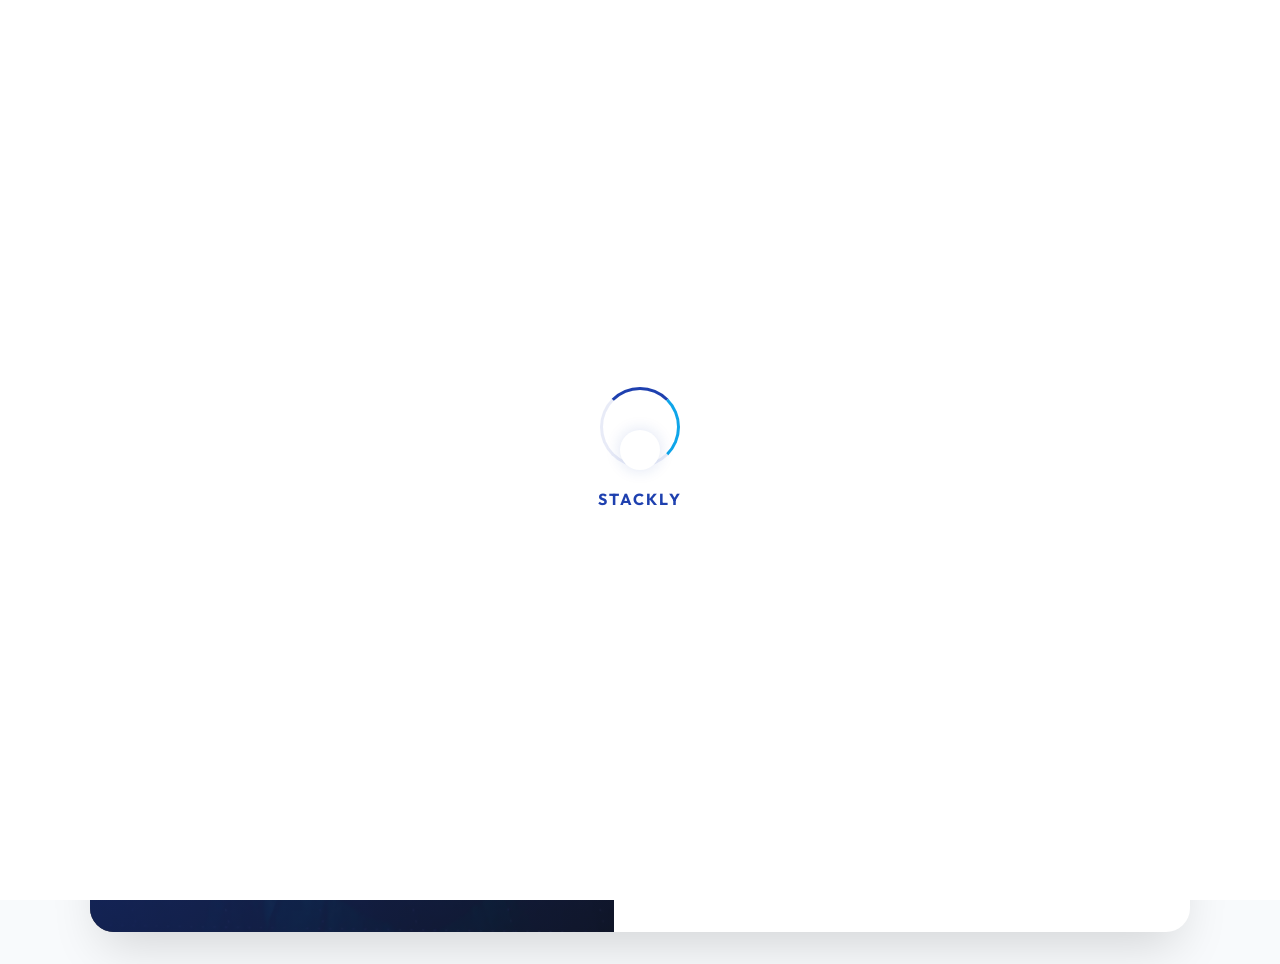
==== login.html @ 5202bdb9 "Add files via upload" ====
<!DOCTYPE html>
<html lang="en">
<head>
    <meta charset="UTF-8">
    <meta name="viewport" content="width=device-width, initial-scale=1.0">
    <meta name="description" content="Login to your STACKLY medical account. Access your health records, book appointments, and more.">
    <title>Login | STACKLY Medical Solutions</title>

    <!-- Google Fonts -->
    <link rel="preconnect" href="https://fonts.googleapis.com">
    <link rel="preconnect" href="https://fonts.gstatic.com" crossorigin>
    <link href="https://fonts.googleapis.com/css2?family=Outfit:wght@300;400;500;600;700;800&family=Inter:wght@300;400;500;600&display=swap" rel="stylesheet">

    <!-- RemixIcon -->
    <link href="https://cdn.jsdelivr.net/npm/remixicon@3.5.0/fonts/remixicon.css" rel="stylesheet">

    <!-- AOS CSS -->
    <link href="https://unpkg.com/aos@2.3.1/dist/aos.css" rel="stylesheet">

    <!-- Custom CSS -->
    <link rel="stylesheet" href="assets/css/style.css">
</head>
<body class="auth-page">

    <!-- Premium Preloader -->
    <div id="preloader" style="position: fixed; top: 0; left: 0; width: 100%; height: 100%; background: #ffffff; display: flex; flex-direction: column; justify-content: center; align-items: center; z-index: 99999;">
        <div class="loader-content">
            <div class="loader-ring"></div>
            <div class="loader-logo"><i class="ri-heart-pulse-fill"></i></div>
            <div class="loader-text">STACKLY</div>
        </div>
    </div>

    <div class="auth-wrapper">
        <div class="auth-container">
            <!-- Left Panel: Branding & News -->
            <div class="auth-brand-panel" style="background: url('assets/img/login.webp') center/cover no-repeat;">
                <div class="auth-brand-overlay"></div>
                <div class="auth-brand-content" data-aos="fade-right">
                    <a href="index.html" class="logo auth-logo text-white">
                        <img src="assets/img/logo.webp" alt="STACKLY"> STACKLY
                    </a>
                    <div class="auth-brand-text">
                        <h2>Your Health, <span class="text-gradient-white">Our Priority.</span></h2>
                        <p>Access your medical records, consult with top specialists, and manage your wellness journey from anywhere in the world.</p>
                    </div>
                    <div class="auth-features">
                        <div class="auth-feature-item">
                            <i class="ri-shield-check-line"></i>
                            <span>Secure Data Encryption</span>
                        </div>
                        <div class="auth-feature-item">
                            <i class="ri-customer-service-2-line"></i>
                            <span>24/7 Virtual Support</span>
                        </div>
                    </div>
                </div>
            </div>

            <!-- Right Panel: Login Form -->
            <div class="auth-form-panel" data-aos="fade-left">
                <div class="auth-form-content">
                    <div class="auth-header">
                        <h1>Welcome Back</h1>
                        <p>Enter your credentials to access your account.</p>
                    </div>

                    <form action="#" class="auth-form">
                        <div class="form-group">
                            <label for="userRole">Login as</label>
                            <div class="input-with-icon">
                                <i class="ri-user-settings-line"></i>
                                <select id="userRole" required>
                                    <option value="patient">User</option>
                                    <option value="staff">Admin</option>
                                </select>
                            </div>
                        </div>
                        <div class="form-group">
                            <label for="email">Email Address</label>
                            <div class="input-with-icon">
                                <i class="ri-mail-line"></i>
                                <input type="email" id="email" placeholder="Enter your email" required>
                            </div>
                        </div>
                        <div class="form-group">
                            <label for="password">Password</label>
                            <div class="input-with-icon">
                                <i class="ri-lock-2-line"></i>
                                <input type="password" id="password" placeholder="Enter your password" required>
                                <button type="button" class="password-toggle" id="passwordToggle">
                                    <i class="ri-eye-off-line"></i>
                                </button>
                            </div>
                        </div>

                        <div class="form-actions">
                            <label class="checkbox-container">
                                <input type="checkbox">
                                <span class="checkmark"></span>
                                Remember Me
                            </label>
                            <a href="404.html" class="forgot-password">Forgot Password?</a>
                        </div>

                        <button type="submit" id="loginBtn" class="btn btn-primary w-full btn-lg">Login <i class="ri-login-box-line"></i></button>

                        <div class="auth-divider">
                            <span>Or Login with</span>
                        </div>

                        <div class="social-auth">
                            <button type="button" class="btn btn-outline w-full social-btn">
                                <img src="https://www.gstatic.com/firebasejs/ui/2.0.0/images/auth/google.svg" alt="Google"> Google
                            </button>
                            <button type="button" class="btn btn-outline w-full social-btn">
                                <i class="ri-apple-fill"></i> Apple
                            </button>
                        </div>

                        <p class="auth-footer">
                            Don't have an account? <a href="signup.html">Create Account</a>
                        </p>
                    </form>
                </div>
            </div>
        </div>
    </div>

    <!-- AOS JS -->
    <script src="https://unpkg.com/aos@2.3.1/dist/aos.js"></script>
    <script>
        AOS.init({
            duration: 1000,
            once: true,
            offset: 100
        });

        // Password Toggle
        const passwordInput = document.getElementById('password');
        const passwordToggle = document.getElementById('passwordToggle');

        if (passwordToggle) {
            passwordToggle.addEventListener('click', () => {
                const type = passwordInput.getAttribute('type') === 'password' ? 'text' : 'password';
                passwordInput.setAttribute('type', type);
                passwordToggle.querySelector('i').classList.toggle('ri-eye-line');
                passwordToggle.querySelector('i').classList.toggle('ri-eye-off-line');
            });
        }

        // Login Logic & Redirection
        const loginForm = document.querySelector('.auth-form');
        if (loginForm) {
            loginForm.addEventListener('submit', (e) => {
                e.preventDefault();
                
                const email = document.getElementById('email').value;
                const role = document.getElementById('userRole').value;
                
                // Save name and role for personalization
                localStorage.setItem('userName', email);
                localStorage.setItem('userRole', role);
                
                // Simple redirection logic
                if (role === 'patient') {
                    window.location.href = 'user-dashboard.html';
                } else if (role === 'doctor') {
                    window.location.href = 'doctor-dashboard.html';
                } else if (role === 'staff') {
                    window.location.href = 'admin-dashboard.html';
                }
            });
        }
    </script>
</body>
</html>
---- assets/css/style.css ----
/* ==========================================================================
   STACKLY - Premium Medical Landing Page
   ========================================================================== */

/* --- CSS Variables --- */
:root {
    /* Colors */
    --primary: #1e40af;       /* Deep Medical Blue */
    --primary-light: #3b82f6; /* Bright Blue */
    --secondary: #0ea5e9;     /* Teal/Cyan */
    --accent: #10b981;        /* Health Green */
    --text-main: #0f172a;
    --text-muted: #64748b;
    --bg-white: #ffffff;
    --bg-light: #f8fafc;
    --bg-gray: #f1f5f9;
    
    /* Typography */
    --font-heading: 'Outfit', sans-serif;
    --font-body: 'Inter', sans-serif;
    
    /* Effects */
    --glass-bg: rgba(255, 255, 255, 0.85);
    --glass-border: rgba(255, 255, 255, 0.3);
    --shadow-soft: 0 10px 40px -10px rgba(0,0,0,0.08);
    --shadow-hover: 0 20px 40px -10px rgba(30, 64, 175, 0.15);
    
    /* Layout */
    --container-max: 1200px;
    --nav-height: 80px;
    --radius-sm: 8px;
    --radius-md: 16px;
    --radius-lg: 24px;
    --radius-pill: 50px;
    
    /* Transitions */
    --transition: all 0.3s ease;
}

/* --- Resets & Foundations --- */
* {
    margin: 0;
    padding: 0;
    box-sizing: border-box;
}

html {
    scroll-behavior: smooth;
    overflow-x: hidden;
}

body {
    font-family: var(--font-body);
    font-size: 16px;
    line-height: 1.6;
    color: var(--text-main);
    background-color: var(--bg-white);
    overflow-x: hidden;
}

h1, h2, h3, h4, h5, h6 {
    font-family: var(--font-heading);
    font-weight: 700;
    line-height: 1.2;
}

a {
    text-decoration: none;
    color: inherit;
    transition: var(--transition);
}

img {
    max-width: 100%;
    height: auto;
    display: block;
}

.container {
    width: 90%;
    max-width: var(--container-max);
    margin: 0 auto;
}

/* --- Typography & Utilities --- */
.text-gradient {
    background: linear-gradient(135deg, var(--primary), var(--secondary));
    -webkit-background-clip: text;
    -webkit-text-fill-color: transparent;
    background-clip: text;
    color: transparent;
}

.subtitle {
    color: var(--secondary);
    font-size: 1.1rem;
    font-weight: 600;
    text-transform: uppercase;
    letter-spacing: 1.5px;
    margin-bottom: 0.5rem;
    display: inline-block;
}

.text-center {
    text-align: center;
}

.mt-4 { margin-top: 2rem; }

/* --- Buttons --- */
.btn {
    display: inline-flex;
    align-items: center;
    justify-content: center;
    gap: 0.5rem;
    padding: 0.75rem 1.5rem;
    border-radius: var(--radius-pill);
    font-family: var(--font-heading);
    font-weight: 600;
    cursor: pointer;
    border: none;
    transition: var(--transition);
}

.btn-lg {
    padding: 1rem 2rem;
    font-size: 1.1rem;
}

.btn-sm {
    padding: 0.5rem 1.2rem;
    font-size: 0.85rem;
}

.btn-primary {
    background: linear-gradient(135deg, var(--primary), var(--primary-light));
    color: white;
    box-shadow: 0 4px 15px rgba(37, 99, 235, 0.3);
}

.btn-primary:hover {
    transform: translateY(-2px);
    box-shadow: 0 8px 25px rgba(37, 99, 235, 0.4);
}

.btn-outline {
    background: transparent;
    border: 2px solid var(--primary-light);
    color: var(--primary);
}

.btn-outline:hover {
    background: var(--primary-light);
    color: white;
}

.btn-white {
    background: white;
    color: var(--primary);
    box-shadow: var(--shadow-soft);
}

.btn-white:hover {
    transform: translateY(-2px);
    color: var(--primary-light);
}

/* --- Glassmorphism --- */
.glass-card {
    background: var(--glass-bg);
    backdrop-filter: blur(12px);
    -webkit-backdrop-filter: blur(12px);
    border: 1px solid var(--glass-border);
    box-shadow: var(--shadow-soft);
    border-radius: var(--radius-lg);
}

/* --- Animations --- */
@keyframes float {
    0% { transform: translateY(0px); }
    50% { transform: translateY(-15px); }
    100% { transform: translateY(0px); }
}

@keyframes pulse-ring {
    0% { transform: scale(0.95); box-shadow: 0 0 0 0 rgba(37, 99, 235, 0.7); }
    70% { transform: scale(1); box-shadow: 0 0 0 15px rgba(37, 99, 235, 0); }
    100% { transform: scale(0.95); box-shadow: 0 0 0 0 rgba(37, 99, 235, 0); }
}

.floating {
    animation: float 6s ease-in-out infinite;
}

/* --- Navbar --- */
.navbar {
    position: fixed;
    top: 0;
    left: 0;
    width: 100%;
    height: var(--nav-height);
    display: flex;
    align-items: center;
    z-index: 1000;
    transition: var(--transition);
}

.navbar.scrolled {
    background: var(--glass-bg);
    backdrop-filter: blur(16px);
    -webkit-backdrop-filter: blur(16px);
    box-shadow: 0 2px 20px rgba(0,0,0,0.05);
}

.nav-container {
    display: flex;
    justify-content: space-between;
    align-items: center;
}

.logo {
    font-family: var(--font-heading);
    font-size: 1.5rem;
    font-weight: 800;
    color: var(--primary);
    display: flex;
    align-items: center;
    gap: 0.75rem;
}

.logo img {
    height: 40px;
    width: auto;
    object-fit: contain;
}

.logo i {
    font-size: 1.8rem;
    color: var(--secondary);
}

.nav-links {
    display: flex;
    gap: 2.5rem;
}

.nav-links a {
    font-weight: 500;
    color: var(--text-main);
    position: relative;
}

.nav-links a:hover,
.nav-links a.active {
    color: var(--primary);
}

.nav-links a::after {
    content: '';
    position: absolute;
    bottom: -5px;
    left: 0;
    width: 0;
    height: 2px;
    background: var(--secondary);
    transition: var(--transition);
}

.nav-links a:hover::after,
.nav-links a.active::after {
    width: 100%;
}

.menu-toggle {
    display: none;
    background: none;
    border: none;
    font-size: 1.8rem;
    color: var(--text-main);
    cursor: pointer;
}

/* --- Hero Section --- */
.hero {
    min-height: 100vh;
    padding-top: calc(var(--nav-height) + 2rem);
    display: flex;
    align-items: center;
    position: relative;
    background: linear-gradient(to bottom right, var(--bg-light), var(--bg-white));
    overflow: hidden;
}

.hero-container {
    display: grid;
    grid-template-columns: 1fr 1fr;
    gap: 4rem;
    align-items: center;
    position: relative;
    z-index: 2;
}

.badge {
    display: inline-flex;
    align-items: center;
    gap: 0.5rem;
    background: rgba(14, 165, 233, 0.1);
    padding: 0.5rem 1rem;
    border-radius: var(--radius-pill);
    margin-bottom: 1.5rem;
}

.badge-icon {
    color: var(--accent);
    font-size: 1.2rem;
}

.badge-text {
    font-weight: 600;
    color: var(--secondary);
    font-size: 0.9rem;
}

.hero-title {
    font-size: 4rem;
    margin-bottom: 1.5rem;
}

.hero-desc {
    color: var(--text-muted);
    font-size: 1.1rem;
    margin-bottom: 2.5rem;
    max-width: 90%;
}

.hero-buttons {
    display: flex;
    gap: 1rem;
    margin-bottom: 3rem;
}

.stat-item {
    display: flex;
    align-items: center;
    gap: 1rem;
}

.avatars {
    display: flex;
    align-items: center;
}

.avatars img {
    width: 45px;
    height: 45px;
    border-radius: 50%;
    border: 3px solid white;
    margin-left: -15px;
    object-fit: cover;
}

.avatars img:first-child { margin-left: 0; }

.avatar-more {
    width: 45px;
    height: 45px;
    border-radius: 50%;
    background: var(--primary-light);
    color: white;
    display: flex;
    align-items: center;
    justify-content: center;
    font-weight: bold;
    font-size: 0.8rem;
    border: 3px solid white;
    margin-left: -15px;
    z-index: 5;
}

.stat-item p {
    font-weight: 600;
    color: var(--text-main);
    font-family: var(--font-heading);
}

.hero-image-wrapper {
    position: relative;
}

.hero-image {
    width: 100%;
    border-radius: 30px 100px 30px 100px;
    box-shadow: var(--shadow-hover);
    object-fit: cover;
    aspect-ratio: 4/5;
}

.floating-card {
    position: absolute;
    padding: 1rem 1.5rem;
    display: flex;
    align-items: center;
    gap: 1rem;
    z-index: 10;
}

.card-1 {
    top: 10%;
    left: -10%;
    animation: float 5s ease-in-out infinite alternate;
}

.card-2 {
    bottom: 15%;
    right: -5%;
    animation: float 7s ease-in-out infinite alternate;
}

.card-icon {
    width: 50px;
    height: 50px;
    border-radius: 50%;
    background: rgba(16, 185, 129, 0.1);
    color: var(--accent);
    display: flex;
    align-items: center;
    justify-content: center;
    font-size: 1.5rem;
}

.card-icon.blue {
    background: rgba(37, 99, 235, 0.1);
    color: var(--primary);
}

.card-info {
    display: flex;
    flex-direction: column;
}

.card-info strong {
    font-family: var(--font-heading);
    font-size: 1.2rem;
    color: var(--text-main);
}

.card-info span {
    font-size: 0.85rem;
    color: var(--text-muted);
}

.hero-bg-shapes .shape {
    position: absolute;
    border-radius: 50%;
    filter: blur(80px);
    z-index: 1;
    opacity: 0.4;
}

.hero-bg-shapes .shape-1 {
    width: 400px;
    height: 400px;
    background: var(--secondary);
    top: -10%;
    right: -5%;
}

.hero-bg-shapes .shape-2 {
    width: 300px;
    height: 300px;
    background: var(--primary-light);
    bottom: -10%;
    left: -10%;
}

/* --- Services Section --- */
.services {
    padding: 6rem 0;
    background: var(--bg-white);
}

.section-header {
    max-width: 600px;
    margin: 0 auto 4rem;
}

.section-header .title {
    font-size: 2.5rem;
    margin-bottom: 1rem;
}

.section-header .desc {
    color: var(--text-muted);
    font-size: 1.1rem;
}

.services-grid {
    display: grid;
    grid-template-columns: repeat(auto-fit, minmax(300px, 1fr));
    gap: 2rem;
}

.service-card {
    background: var(--bg-white);
    border-radius: var(--radius-lg);
    overflow: hidden;
    box-shadow: var(--shadow-soft);
    border: 1px solid var(--bg-gray);
    transition: var(--transition);
}

.service-card:hover {
    transform: translateY(-10px);
    box-shadow: var(--shadow-hover);
}

.service-img {
    height: 220px;
    position: relative;
    overflow: hidden;
}

.service-img img {
    width: 100%;
    height: 100%;
    object-fit: cover;
    transition: transform 0.5s ease;
}

.service-card:hover .service-img img {
    transform: scale(1.05);
}

.service-icon {
    position: absolute;
    bottom: -25px;
    right: 20px;
    width: 60px;
    height: 60px;
    background: var(--primary);
    color: white;
    border-radius: 50%;
    display: flex;
    align-items: center;
    justify-content: center;
    font-size: 1.8rem;
    border: 4px solid var(--bg-white);
    box-shadow: 0 4px 10px rgba(0,0,0,0.1);
}

.service-content {
    padding: 2.5rem 2rem 2rem;
}

.service-content h3 {
    font-size: 1.4rem;
    margin-bottom: 1rem;
}

.service-content p {
    color: var(--text-muted);
    margin-bottom: 1.5rem;
    font-size: 0.95rem;
}

.service-link {
    color: var(--primary);
    font-weight: 600;
    font-family: var(--font-heading);
    display: flex;
    align-items: center;
    gap: 0.3rem;
}

.service-link:hover {
    color: var(--secondary);
    gap: 0.6rem;
}

/* --- About Section --- */
.about {
    padding: 6rem 0;
    background: var(--bg-gray);
    overflow: hidden;
}

.about-container {
    display: grid;
    grid-template-columns: 1fr 1fr;
    gap: 4rem;
    align-items: center;
}

.about-image-wrapper {
    position: relative;
}

.about-image {
    border-radius: var(--radius-lg);
    box-shadow: var(--shadow-hover);
}

.experience-badge {
    position: absolute;
    bottom: 30px;
    right: -30px;
    padding: 2rem;
    text-align: center;
    background: var(--primary);
    color: white;
    border: none;
}

.experience-badge h2 {
    font-size: 3rem;
    margin-bottom: 0.5rem;
}

.experience-badge span {
    font-family: var(--font-heading);
    font-weight: 500;
    letter-spacing: 1px;
}

.about-content .title {
    font-size: 2.5rem;
    margin-bottom: 1.5rem;
}

.about-content .desc {
    color: var(--text-muted);
    margin-bottom: 2rem;
    font-size: 1.1rem;
}

.feature-list {
    list-style: none;
    margin-bottom: 2rem;
}

.feature-list li {
    display: flex;
    align-items: center;
    gap: 1rem;
    margin-bottom: 1rem;
    font-weight: 500;
    color: var(--text-main);
}

.feature-list li i {
    color: var(--accent);
    font-size: 1.5rem;
}

/* --- Stats Section --- */
.stats {
    padding: 5rem 0;
    background: var(--bg-white);
}

.stats-container {
    display: flex;
    justify-content: space-between;
    flex-wrap: wrap;
    gap: 2rem;
}

.stat-box {
    flex: 1;
    min-width: 200px;
    text-align: center;
    padding: 2rem;
    border-radius: var(--radius-lg);
    background: var(--bg-light);
    border: 1px solid var(--bg-gray);
    transition: var(--transition);
}

.stat-box:hover {
    transform: translateY(-5px);
    box-shadow: var(--shadow-soft);
    border-color: var(--primary-light);
}

.stat-icon {
    font-size: 3rem;
    color: var(--secondary);
    margin-bottom: 1rem;
}

.stat-box h3 {
    font-size: 2.5rem;
    color: var(--primary);
    margin-bottom: 0.5rem;
}

.stat-box p {
    color: var(--text-muted);
    font-weight: 500;
}

/* --- CTA Section --- */
.cta-section {
    padding: 2rem 0 6rem;
    background: var(--bg-white);
}

.cta-box {
    background: linear-gradient(135deg, var(--primary), var(--secondary));
    padding: 4rem;
    border-radius: var(--radius-lg);
    display: flex;
    justify-content: space-between;
    align-items: center;
    color: white;
    border: none;
}

.cta-content h2 {
    font-size: 2.5rem;
    margin-bottom: 1rem;
}

.cta-content p {
    font-size: 1.1rem;
    opacity: 0.9;
    max-width: 500px;
}

/* --- Process / How it Works --- */
.process {
    padding: 6rem 0;
    background: var(--bg-light);
}

.process-steps {
    display: grid;
    grid-template-columns: repeat(auto-fit, minmax(280px, 1fr));
    gap: 3rem;
    position: relative;
}

.process-steps::before {
    content: '';
    position: absolute;
    top: 50px;
    left: 10%;
    width: 80%;
    height: 2px;
    background: dashed 2px var(--secondary);
    opacity: 0.3;
    z-index: 1;
}

.process-step {
    background: var(--bg-white);
    padding: 3rem 2rem;
    border-radius: var(--radius-lg);
    text-align: center;
    position: relative;
    z-index: 2;
    box-shadow: var(--shadow-soft);
    border: 1px solid var(--bg-gray);
    transition: var(--transition);
}

.process-step:hover {
    transform: translateY(-10px);
    box-shadow: var(--shadow-hover);
    border-color: var(--primary-light);
}

.step-number {
    position: absolute;
    top: -20px;
    right: -20px;
    font-size: 5rem;
    font-weight: 800;
    font-family: var(--font-heading);
    color: var(--bg-gray);
    opacity: 0.5;
    z-index: -1;
    transition: var(--transition);
}

.process-step:hover .step-number {
    color: var(--primary-light);
    opacity: 0.1;
}

.step-icon {
    width: 80px;
    height: 80px;
    margin: 0 auto 1.5rem;
    background: linear-gradient(135deg, rgba(37, 99, 235, 0.1), rgba(14, 165, 233, 0.1));
    color: var(--primary);
    border-radius: 50%;
    display: flex;
    align-items: center;
    justify-content: center;
    font-size: 2.5rem;
}

.process-step h3 {
    font-size: 1.5rem;
    margin-bottom: 1rem;
}

.process-step p {
    color: var(--text-muted);
}

/* --- Specialists Section --- */
.specialists {
    padding: 6rem 0;
    background: var(--bg-white);
}

.specialists-grid {
    display: grid;
    grid-template-columns: repeat(auto-fit, minmax(300px, 1fr));
    gap: 2rem;
}

.specialist-card {
    background: var(--bg-white);
    border-radius: var(--radius-lg);
    overflow: hidden;
    box-shadow: var(--shadow-soft);
    border: 1px solid var(--bg-gray);
    transition: var(--transition);
}

.specialist-card:hover {
    transform: translateY(-10px);
    box-shadow: var(--shadow-hover);
}

.specialist-img {
    height: 300px;
    overflow: hidden;
}

.specialist-img img {
    width: 100%;
    height: 100%;
    object-fit: cover;
    object-position: top;
    transition: transform 0.5s ease;
}

.specialist-card:hover .specialist-img img {
    transform: scale(1.05);
}

.specialist-info {
    padding: 2rem;
    text-align: center;
}

.specialist-info h3 {
    font-size: 1.4rem;
    margin-bottom: 0.5rem;
}

.specialist-info span {
    color: var(--secondary);
    font-weight: 500;
    display: block;
    margin-bottom: 1rem;
}

.specialist-rating {
    color: #f59e0b; /* Star gold */
    font-size: 1.1rem;
    display: flex;
    align-items: center;
    justify-content: center;
    gap: 0.2rem;
}

.specialist-rating small {
    color: var(--text-muted);
    font-size: 0.9rem;
    margin-left: 0.5rem;
}

/* --- Testimonials Section --- */
.testimonials {
    padding: 6rem 0;
    background: linear-gradient(135deg, var(--primary), var(--primary-light));
    position: relative;
    overflow: hidden;
}

.testimonials .section-header .title,
.testimonials .section-header .subtitle {
    color: white;
}
.testimonials .section-header .text-gradient {
    color: #ffd700;
    background: none;
    -webkit-text-fill-color: #ffd700;
}

.testimonials-grid {
    display: grid;
    grid-template-columns: repeat(auto-fit, minmax(350px, 1fr));
    gap: 2rem;
}

.testimonial-card {
    background: rgba(255, 255, 255, 0.1);
    backdrop-filter: blur(15px);
    -webkit-backdrop-filter: blur(15px);
    border: 1px solid rgba(255, 255, 255, 0.2);
    padding: 3rem 2rem;
    border-radius: var(--radius-lg);
    color: white;
    position: relative;
}

.quote-icon {
    position: absolute;
    top: 20px;
    right: 20px;
    font-size: 4rem;
    color: rgba(255, 255, 255, 0.1);
}

.testimonial-text {
    font-size: 1.1rem;
    font-style: italic;
    margin-bottom: 2rem;
    line-height: 1.8;
}

.testimonial-author {
    display: flex;
    align-items: center;
    gap: 1rem;
}

.testimonial-author img {
    width: 60px;
    height: 60px;
    border-radius: 50%;
    border: 2px solid white;
    object-fit: cover;
}

.testimonial-author h4 {
    font-size: 1.1rem;
    margin-bottom: 0.2rem;
}

.testimonial-author span {
    font-size: 0.9rem;
    color: rgba(255, 255, 255, 0.8);
}

/* --- Footer --- */
.footer {
    background: var(--text-main);
    color: white;
    padding-top: 6rem;
}

.footer-container {
    display: grid;
    grid-template-columns: 2fr 1fr 1fr 1.5fr;
    gap: 3rem;
    margin-bottom: 4rem;
}

.brand-col p {
    color: #94a3b8;
    margin: 1.5rem 0;
}

.social-links {
    display: flex;
    gap: 1rem;
}

.social-links a {
    width: 40px;
    height: 40px;
    border-radius: 50%;
    background: rgba(255,255,255,0.1);
    display: flex;
    align-items: center;
    justify-content: center;
    color: white;
}

.social-links a:hover {
    background: var(--secondary);
}

.footer h4 {
    font-size: 1.2rem;
    margin-bottom: 1.5rem;
    position: relative;
    padding-bottom: 0.5rem;
}

.footer h4::after {
    content: '';
    position: absolute;
    bottom: 0;
    left: 0;
    width: 30px;
    height: 2px;
    background: var(--secondary);
}

.footer ul {
    list-style: none;
}

.footer ul li {
    margin-bottom: 0.8rem;
}

.footer ul li a {
    color: #94a3b8;
}

.footer ul li a:hover {
    color: var(--secondary);
    padding-left: 5px;
}

.contact-col p {
    display: flex;
    align-items: center;
    gap: 1rem;
    color: #94a3b8;
    margin-bottom: 1rem;
}

.contact-col i {
    color: var(--secondary);
    font-size: 1.2rem;
}

.footer-bottom {
    background: #0b1120;
    padding: 1.5rem 0;
    text-align: center;
    color: #94a3b8;
}

/* --- Responsive Design --- */
@media (max-width: 992px) {
    .process-steps::before { display: none; }
    .hero-title { font-size: 3rem; }
    .hero-container, .about-container, .cta-box {
        grid-template-columns: 1fr;
        gap: 3rem;
        text-align: center;
    }
    .hero-buttons { justify-content: center; }
    .stat-item { justify-content: center; }
    .floating-card { display: none; } /* Hide floating cards on smaller tablets to avoid clutter */
    .cta-box {
        flex-direction: column;
        padding: 3rem 2rem;
    }
    .footer-container {
        grid-template-columns: 1fr 1fr;
    }
    .about-image-wrapper { order: 2; }
    .about-content { order: 1; }
    .experience-badge { right: 0; bottom: 0; }
    .feature-list li { justify-content: center; }
}

@media (max-width: 768px) {
    .nav-links, .nav-actions .btn {
        display: none;
    }
    .menu-toggle {
        display: block;
    }
    /* Mobile Menu Style */
    .nav-links.active {
        display: flex;
        flex-direction: column;
        position: absolute;
        top: var(--nav-height);
        left: 0;
        width: 100%;
        background: var(--bg-white);
        padding: 2rem;
        box-shadow: 0 10px 20px rgba(0,0,0,0.1);
    }
    .hero-title { font-size: 2.5rem; }
    .section-header .title, .about-content .title, .cta-content h2 { font-size: 2rem; }
    .hero { padding-top: calc(var(--nav-height) + 5rem); }
}

/* --- Health Packages Section --- */
.packages {
    padding: 6rem 0;
    background: var(--bg-light);
}

.packages-grid {
    display: grid;
    grid-template-columns: repeat(auto-fit, minmax(300px, 1fr));
    gap: 2.5rem;
}

.package-card {
    background: var(--bg-white);
    padding: 3rem 2rem;
    border-radius: var(--radius-lg);
    border: 1px solid var(--bg-gray);
    text-align: center;
    transition: var(--transition);
    position: relative;
    display: flex;
    flex-direction: column;
}

.package-card:hover {
    transform: translateY(-10px);
    box-shadow: var(--shadow-hover);
    border-color: var(--primary-light);
}

.package-card.featured {
    background: var(--primary);
    color: white;
    transform: scale(1.05);
    z-index: 5;
    border: none;
}

.package-card.featured:hover {
    transform: scale(1.08) translateY(-10px);
}

.package-badge {
    position: absolute;
    top: 20px;
    right: 20px;
    background: var(--accent);
    color: white;
    padding: 0.4rem 1rem;
    border-radius: var(--radius-pill);
    font-size: 0.8rem;
    font-weight: 700;
}

.package-header h3 {
    font-size: 1.8rem;
    margin-bottom: 1.5rem;
}

.price {
    margin-bottom: 2rem;
}

.currency {
    font-size: 1.5rem;
    vertical-align: top;
    font-weight: 600;
}

.amount {
    font-size: 3.5rem;
    font-weight: 800;
}

.period {
    font-size: 1rem;
    color: var(--text-muted);
}

.package-card.featured .period {
    color: rgba(255, 255, 255, 0.7);
}

.package-features {
    list-style: none;
    margin-bottom: 2.5rem;
    text-align: left;
    flex-grow: 1;
}

.package-features li {
    margin-bottom: 1rem;
    display: flex;
    align-items: center;
    gap: 0.8rem;
    font-weight: 500;
}

.package-features li i {
    font-size: 1.2rem;
}

.package-features li.disabled {
    opacity: 0.5;
    text-decoration: line-through;
}

.package-card.featured .package-features li i {
    color: var(--accent);
}

/* --- FAQ Section --- */
.faq {
    padding: 6rem 0;
    background: var(--bg-white);
}

.faq-container {
    max-width: 800px;
    margin: 0 auto;
}

.faq-item {
    background: var(--bg-light);
    border-radius: var(--radius-md);
    margin-bottom: 1rem;
    overflow: hidden;
    transition: var(--transition);
    border: 1px solid var(--bg-gray);
}

.faq-question {
    padding: 1.5rem 2rem;
    display: flex;
    justify-content: space-between;
    align-items: center;
    cursor: pointer;
    transition: var(--transition);
}

.faq-question h3 {
    font-size: 1.15rem;
    font-weight: 600;
}

.faq-question i {
    font-size: 1.5rem;
    transition: var(--transition);
}

.faq-answer {
    padding: 0 2rem;
    max-height: 0;
    overflow: hidden;
    transition: all 0.4s cubic-bezier(0.4, 0, 0.2, 1);
}

.faq-answer p {
    padding-bottom: 1.5rem;
    color: var(--text-muted);
    line-height: 1.8;
}

.faq-item.active {
    border-color: var(--primary-light);
    background: var(--bg-white);
    box-shadow: var(--shadow-soft);
}

.faq-item.active .faq-question {
    color: var(--primary);
}

.faq-item.active .faq-question i {
    transform: rotate(45deg);
    color: var(--primary);
}

.faq-item.active .faq-answer {
    max-height: 200px;
}

/* --- Newsletter Section --- */
.newsletter {
    padding: 4rem 0;
    background: var(--bg-white);
}

.newsletter-box {
    background: linear-gradient(135deg, var(--bg-light), var(--bg-white));
    display: flex;
    justify-content: space-between;
    align-items: center;
    padding: 4rem;
    gap: 3rem;
    border: 1px solid var(--bg-gray);
}

.newsletter-content {
    flex: 1;
}

.newsletter-content .title {
    font-size: 2.2rem;
    margin-bottom: 0.5rem;
}

.newsletter-form {
    flex: 1;
    display: flex;
    gap: 1rem;
}

.newsletter-form input {
    flex: 1;
    padding: 1rem 1.5rem;
    border-radius: var(--radius-pill);
    border: 1px solid var(--bg-gray);
    font-family: var(--font-body);
    font-size: 1rem;
    outline: none;
    transition: var(--transition);
}

.newsletter-form input:focus {
    border-color: var(--primary-light);
    box-shadow: 0 0 0 4px rgba(59, 130, 246, 0.1);
}

@media (max-width: 992px) {
    .newsletter-box {
        flex-direction: column;
        text-align: center;
        padding: 3rem 2rem;
    }
    .newsletter-form {
        width: 100%;
        flex-direction: column;
    }
}

@media (max-width: 768px) {
    .package-card.featured {
        transform: none;
    }
    .package-card.featured:hover {
        transform: translateY(-10px);
    }
}

/* --- Scroll to Top Button --- */
.scroll-top-btn {
    position: fixed;
    bottom: 30px;
    right: 30px;
    width: 50px;
    height: 50px;
    background: var(--primary);
    color: white;
    border-radius: 50%;
    display: flex;
    align-items: center;
    justify-content: center;
    font-size: 1.5rem;
    cursor: pointer;
    border: none;
    box-shadow: 0 4px 15px rgba(0,0,0,0.2);
    z-index: 999;
    opacity: 0;
    visibility: hidden;
    transition: var(--transition);
    transform: translateY(20px);
}

.scroll-top-btn.visible {
    opacity: 1;
    visibility: visible;
    transform: translateY(0);
}

.scroll-top-btn:hover {
    background: var(--secondary);
    transform: translateY(-5px);
}

/* --- Blog Section --- */
.blog {
    padding: 6rem 0;
    background: var(--bg-light);
}

.blog-grid {
    display: grid;
    grid-template-columns: repeat(auto-fit, minmax(350px, 1fr));
    gap: 2rem;
}

.blog-card {
    background: var(--bg-white);
    border-radius: var(--radius-lg);
    overflow: hidden;
    box-shadow: var(--shadow-soft);
    transition: var(--transition);
}

.blog-card:hover {
    transform: translateY(-10px);
    box-shadow: var(--shadow-hover);
}

.blog-img {
    height: 240px;
    position: relative;
    overflow: hidden;
}

.blog-img img {
    width: 100%;
    height: 100%;
    object-fit: cover;
    transition: transform 0.5s ease;
}

.blog-card:hover .blog-img img {
    transform: scale(1.05);
}

.blog-date {
    position: absolute;
    top: 20px;
    left: 20px;
    background: var(--primary);
    color: white;
    padding: 0.4rem 1rem;
    border-radius: var(--radius-pill);
    font-size: 0.8rem;
    font-weight: 600;
}

.blog-content {
    padding: 2rem;
}

.blog-content h3 {
    font-size: 1.4rem;
    margin-bottom: 1rem;
    transition: var(--transition);
}

.blog-card:hover .blog-content h3 {
    color: var(--primary);
}

.blog-content p {
    color: var(--text-muted);
    margin-bottom: 1.5rem;
    font-size: 0.95rem;
}

.blog-link {
    color: var(--primary);
    font-weight: 600;
    display: inline-flex;
    align-items: center;
    gap: 0.5rem;
}

.blog-link i {
    transition: var(--transition);
}

.blog-link:hover i {
    transform: translateX(5px);
}

/* --- Partners Section --- */
.partners {
    padding: 3rem 0;
    background: var(--bg-white);
    border-bottom: 1px solid var(--bg-gray);
}

.partners-wrapper {
    display: flex;
    flex-direction: column;
    align-items: center;
    gap: 2rem;
    text-align: center;
}

.partners-wrapper span {
    font-weight: 600;
    color: var(--text-muted);
    font-size: 0.9rem;
    text-transform: uppercase;
    letter-spacing: 1px;
}

.partner-logos {
    display: flex;
    flex-wrap: wrap;
    justify-content: center;
    gap: 3rem;
    align-items: center;
}

.partner-logo {
    display: flex;
    align-items: center;
    gap: 0.82rem;
    font-family: var(--font-heading);
    font-weight: 700;
    font-size: 1.25rem;
    color: var(--text-muted);
    opacity: 0.6;
    transition: var(--transition);
}

.partner-logo:hover {
    opacity: 1;
    color: var(--primary);
}

.partner-logo i {
    font-size: 1.8rem;
    color: var(--secondary);
}

/* --- Gallery Section --- */
.gallery {
    padding: 6rem 0;
    background: var(--bg-white);
}

.gallery-grid {
    display: grid;
    grid-template-columns: repeat(3, 1fr);
    grid-auto-rows: 250px;
    gap: 1.5rem;
}

.gallery-item {
    position: relative;
    border-radius: var(--radius-lg);
    overflow: hidden;
}

.gallery-item.large {
    grid-column: span 2;
    grid-row: span 2;
}

.gallery-item img {
    width: 100%;
    height: 100%;
    object-fit: cover;
    transition: var(--transition);
}

.gallery-overlay {
    position: absolute;
    bottom: 0;
    left: 0;
    width: 100%;
    padding: 2rem;
    background: linear-gradient(to top, rgba(15, 23, 42, 0.8), transparent);
    color: white;
    opacity: 0;
    transform: translateY(20px);
    transition: var(--transition);
}

.gallery-item:hover .gallery-overlay {
    opacity: 1;
    transform: translateY(0);
}

.gallery-item:hover img {
    transform: scale(1.05);
}

.gallery-overlay h3 {
    font-size: 1.5rem;
    margin-bottom: 0.5rem;
}

.gallery-overlay p {
    font-size: 0.9rem;
    opacity: 0.8;
}

@media (max-width: 992px) {
    .gallery-grid {
        grid-template-columns: repeat(2, 1fr);
    }
}

@media (max-width: 768px) {
    .gallery-grid {
        grid-template-columns: 1fr;
        grid-auto-rows: 300px;
    }
    .gallery-item.large {
        grid-column: span 1;
        grid-row: span 1;
    }
}

/* --- Contact Section --- */
.contact {
    padding: 6rem 0;
    background: var(--bg-white);
}

.contact-container {
    display: grid;
    grid-template-columns: 1fr 1fr;
    gap: 4rem;
    align-items: center;
}

.contact-info .title {
    font-size: 2.5rem;
    margin-bottom: 1.5rem;
}

.contact-methods {
    margin-top: 3rem;
    display: grid;
    gap: 2rem;
}

.contact-method {
    display: flex;
    gap: 1.5rem;
    align-items: center;
}

.contact-method .icon {
    width: 60px;
    height: 60px;
    background: rgba(30, 64, 175, 0.1);
    color: var(--primary);
    border-radius: 50%;
    display: flex;
    align-items: center;
    justify-content: center;
    font-size: 1.5rem;
    flex-shrink: 0;
}

.contact-method h4 {
    font-size: 1.1rem;
    margin-bottom: 0.2rem;
}

.contact-method p {
    color: var(--text-muted);
}

.contact-form-wrapper {
    padding: 3rem;
}

.contact-form {
    display: grid;
    gap: 1.5rem;
}

.form-group {
    display: flex;
    flex-direction: column;
    gap: 0.5rem;
}

.form-group label {
    font-weight: 600;
    font-family: var(--font-heading);
    color: var(--text-main);
}

.form-group input,
.form-group select,
.form-group textarea {
    padding: 1rem;
    border: 1px solid var(--bg-gray);
    border-radius: var(--radius-sm);
    font-family: var(--font-body);
    font-size: 1rem;
    outline: none;
    transition: var(--transition);
    background: var(--bg-white);
}

.form-group input:focus,
.form-group select:focus,
.form-group textarea:focus {
    border-color: var(--primary-light);
    box-shadow: 0 0 0 4px rgba(59, 130, 246, 0.1);
}

.w-full {
    width: 100%;
}

@media (max-width: 992px) {
    .contact-container {
        grid-template-columns: 1fr;
        gap: 3rem;
        text-align: center;
    }
    .contact-method {
        justify-content: center;
        text-align: left;
    }
}

/* --- Success Stories Section --- */
.success-stories {
    padding: 6rem 0;
    background: var(--bg-white);
}

.stories-grid {
    display: grid;
    grid-template-columns: repeat(auto-fit, minmax(400px, 1fr));
    gap: 3rem;
}

.story-card {
    display: flex;
    background: var(--bg-light);
    border-radius: var(--radius-lg);
    overflow: hidden;
    box-shadow: var(--shadow-soft);
    transition: var(--transition);
}

.story-card:hover {
    transform: translateY(-10px);
    box-shadow: var(--shadow-hover);
}

.story-img {
    flex: 1;
    position: relative;
    overflow: hidden;
}

.story-img img {
    width: 100%;
    height: 100%;
    object-fit: cover;
    transition: var(--transition);
}

.story-tag {
    position: absolute;
    top: 20px;
    left: 20px;
    background: var(--secondary);
    color: white;
    padding: 0.3rem 0.8rem;
    border-radius: var(--radius-pill);
    font-size: 0.75rem;
    font-weight: 700;
}

.story-content {
    flex: 1;
    padding: 2.5rem;
    display: flex;
    flex-direction: column;
    justify-content: center;
}

.story-content h3 {
    font-size: 1.4rem;
    margin-bottom: 1rem;
}

.story-content p {
    color: var(--text-muted);
    font-style: italic;
    margin-bottom: 1.5rem;
}

.patient-name {
    font-weight: 700;
    color: var(--primary);
    font-size: 0.9rem;
}

@media (max-width: 576px) {
    .blog-grid {
        grid-template-columns: 1fr;
    }
    .footer-container {
        grid-template-columns: 1fr;
    }
    .hero-buttons {
        flex-direction: column;
    }
    .experience-badge h2 { font-size: 2rem; }
}

/* --- Services Page Specifics --- */
.services-hero {
    padding: 10rem 0 6rem;
    background: linear-gradient(135deg, var(--bg-light) 0%, var(--bg-white) 100%);
    text-align: center;
}

.service-detail-section {
    padding: 8rem 0;
}

.service-detail-section:nth-child(even) {
    background: var(--bg-light);
}

.service-detail-grid {
    display: grid;
    grid-template-columns: 1fr 1fr;
    gap: 5rem;
    align-items: center;
}

.service-detail-image {
    border-radius: var(--radius-lg);
    box-shadow: var(--shadow-hover);
    overflow: hidden;
}

.service-detail-image img {
    width: 100%;
    height: 100%;
    object-fit: cover;
    transition: var(--transition);
}

.service-detail-content h2 {
    font-size: 2.5rem;
    margin-bottom: 1.5rem;
}

.service-detail-content p {
    font-size: 1.1rem;
    color: var(--text-muted);
    margin-bottom: 2rem;
    line-height: 1.8;
}

.service-features {
    display: grid;
    grid-template-columns: 1fr 1fr;
    gap: 1.5rem;
    margin-bottom: 2rem;
}

.service-feature-item {
    display: flex;
    align-items: center;
    gap: 0.75rem;
    font-weight: 600;
    color: var(--text-main);
}

.service-feature-item i {
    color: var(--accent);
    font-size: 1.4rem;
}

@media (max-width: 992px) {
    .service-detail-grid {
        grid-template-columns: 1fr;
        gap: 3rem;
        text-align: center;
    }
    .service-detail-section:nth-child(even) .service-detail-image {
        order: 2;
    }
    .service-features {
        justify-content: center;
    }
}

/* --- Services Page: Stats Bar --- */
.svc-stats {
    padding: 3rem 0;
    background: var(--primary);
    color: white;
}

.svc-stats-grid {
    display: grid;
    grid-template-columns: repeat(4, 1fr);
    gap: 2rem;
}

.svc-stat-item {
    display: flex;
    align-items: center;
    gap: 1.25rem;
    padding: 1.5rem;
    border-right: 1px solid rgba(255,255,255,0.15);
}

.svc-stat-item:last-child {
    border-right: none;
}

.svc-stat-item i {
    font-size: 2.5rem;
    color: rgba(255,255,255,0.7);
    flex-shrink: 0;
}

.svc-stat-item strong {
    display: block;
    font-family: var(--font-heading);
    font-size: 2rem;
    font-weight: 800;
    line-height: 1;
    margin-bottom: 0.3rem;
}

.svc-stat-item span {
    font-size: 0.9rem;
    color: rgba(255,255,255,0.75);
}

@media (max-width: 992px) {
    .svc-stats-grid {
        grid-template-columns: repeat(2, 1fr);
    }
    .svc-stat-item:nth-child(2) {
        border-right: none;
    }
    .svc-stat-item:nth-child(1),
    .svc-stat-item:nth-child(2) {
        border-bottom: 1px solid rgba(255,255,255,0.15);
    }
}

@media (max-width: 576px) {
    .svc-stats-grid {
        grid-template-columns: 1fr;
    }
    .svc-stat-item {
        border-right: none;
        border-bottom: 1px solid rgba(255,255,255,0.15);
    }
    .svc-stat-item:last-child {
        border-bottom: none;
    }
}

/* --- Services Page: Overview Cards Grid --- */
.svc-overview {
    padding: 6rem 0 3rem;
    background: var(--bg-gray);
}

.svc-overview-grid {
    display: grid;
    grid-template-columns: repeat(3, 1fr);
    gap: 1.5rem;
    margin-top: 3rem;
}

.svc-overview-card {
    background: var(--bg-white);
    border-radius: var(--radius-lg);
    padding: 2.5rem 2rem;
    text-align: center;
    border: 1px solid var(--bg-gray);
    transition: var(--transition);
    cursor: pointer;
    display: block;
    text-decoration: none;
    color: var(--text-main);
}

.svc-overview-card:hover {
    transform: translateY(-8px);
    box-shadow: var(--shadow-hover);
    border-color: var(--primary-light);
}

.svc-overview-icon {
    width: 70px;
    height: 70px;
    background: linear-gradient(135deg, rgba(30, 64, 175, 0.1), rgba(14, 165, 233, 0.1));
    border-radius: 50%;
    display: flex;
    align-items: center;
    justify-content: center;
    font-size: 2rem;
    color: var(--primary);
    margin: 0 auto 1.5rem;
    transition: var(--transition);
}

.svc-overview-card:hover .svc-overview-icon {
    background: var(--primary);
    color: white;
    transform: scale(1.1);
}

.svc-overview-card h3 {
    font-size: 1.2rem;
    margin-bottom: 0.5rem;
}

.svc-overview-card p {
    color: var(--text-muted);
    font-size: 0.9rem;
}

@media (max-width: 992px) {
    .svc-overview-grid {
        grid-template-columns: repeat(2, 1fr);
    }
}

@media (max-width: 576px) {
    .svc-overview-grid {
        grid-template-columns: 1fr;
    }
}

/* --- Services Page: Why Choose Us --- */
.why-us {
    padding: 6rem 0;
    background: var(--bg-white);
}

.why-us-grid {
    display: grid;
    grid-template-columns: repeat(4, 1fr);
    gap: 2rem;
    margin-top: 4rem;
}

.why-us-card {
    padding: 2.5rem 1.5rem;
    background: var(--bg-light);
    border-radius: var(--radius-lg);
    border: 1px solid var(--bg-gray);
    text-align: center;
    transition: var(--transition);
}

.why-us-card:hover {
    transform: translateY(-8px);
    box-shadow: var(--shadow-hover);
    border-color: var(--primary-light);
    background: var(--bg-white);
}

.why-us-icon {
    width: 65px;
    height: 65px;
    background: linear-gradient(135deg, var(--primary), var(--secondary));
    border-radius: 50%;
    display: flex;
    align-items: center;
    justify-content: center;
    font-size: 1.8rem;
    color: white;
    margin: 0 auto 1.5rem;
}

.why-us-card h3 {
    font-size: 1.2rem;
    margin-bottom: 0.75rem;
}

.why-us-card p {
    color: var(--text-muted);
    font-size: 0.95rem;
    line-height: 1.7;
}

@media (max-width: 992px) {
    .why-us-grid {
        grid-template-columns: repeat(2, 1fr);
    }
}

@media (max-width: 576px) {
    .why-us-grid {
        grid-template-columns: 1fr;
    }
}

/* =====================================================
   ABOUT PAGE STYLES
   ===================================================== */

/* --- About Hero Banner --- */
.about-hero {
    position: relative;
    min-height: 60vh;
    display: flex;
    align-items: center;
    overflow: hidden;
}

.about-hero-bg {
    position: absolute;
    inset: 0;
    z-index: 0;
}

.about-hero-bg img {
    width: 100%;
    height: 100%;
    object-fit: cover;
}

.about-hero-overlay {
    position: absolute;
    inset: 0;
    background: linear-gradient(135deg, rgba(15, 23, 42, 0.88) 0%, rgba(30, 64, 175, 0.75) 100%);
}

.about-hero-content {
    position: relative;
    z-index: 2;
    padding: calc(var(--nav-height) + 3rem) 0 5rem;
    color: white;
}

.breadcrumb {
    display: flex;
    align-items: center;
    gap: 0.5rem;
    margin-bottom: 1.5rem;
    font-size: 0.9rem;
    color: rgba(255,255,255,0.7);
}

.breadcrumb a {
    color: rgba(255,255,255,0.7);
}

.breadcrumb a:hover {
    color: white;
}

.about-hero-content h1 {
    font-size: 4rem;
    margin-bottom: 1.5rem;
    max-width: 700px;
}

.about-hero-content p {
    font-size: 1.2rem;
    color: rgba(255,255,255,0.85);
    max-width: 600px;
    line-height: 1.8;
}

.text-gradient-white {
    background: linear-gradient(135deg, #60a5fa, #38bdf8);
    -webkit-background-clip: text;
    -webkit-text-fill-color: transparent;
    background-clip: text;
}

@media (max-width: 768px) {
    .about-hero-content h1 {
        font-size: 2.5rem;
    }
}

/* --- Our Story (reuses about section layout) --- */
.our-story {
    padding: 7rem 0;
    background: var(--bg-white);
    overflow: hidden;
}

/* --- About Stats Section --- */
.about-stats-section {
    padding: 5rem 0;
    background: var(--bg-gray);
}

/* --- Mission Vision Values --- */
.mvv-section {
    padding: 6rem 0;
    background: var(--bg-white);
}

.mvv-grid {
    display: grid;
    grid-template-columns: repeat(3, 1fr);
    gap: 2rem;
    margin-top: 4rem;
}

.mvv-card {
    padding: 3rem 2rem;
    border-radius: var(--radius-lg);
    background: var(--bg-light);
    border: 1px solid var(--bg-gray);
    text-align: center;
    transition: var(--transition);
}

.mvv-card.featured {
    background: linear-gradient(135deg, var(--primary), var(--primary-light));
    color: white;
    transform: scale(1.04);
    border: none;
    box-shadow: var(--shadow-hover);
}

.mvv-card:not(.featured):hover {
    transform: translateY(-8px);
    box-shadow: var(--shadow-hover);
    border-color: var(--primary-light);
}

.mvv-icon {
    width: 70px;
    height: 70px;
    border-radius: 50%;
    display: flex;
    align-items: center;
    justify-content: center;
    font-size: 2rem;
    margin: 0 auto 1.5rem;
}

.mvv-icon.mission {
    background: rgba(16, 185, 129, 0.12);
    color: var(--accent);
}

.mvv-icon.vision {
    background: rgba(255,255,255,0.2);
    color: white;
}

.mvv-icon.values {
    background: rgba(14, 165, 233, 0.12);
    color: var(--secondary);
}

.mvv-card h3 {
    font-size: 1.5rem;
    margin-bottom: 1rem;
}

.mvv-card p {
    line-height: 1.8;
    font-size: 1rem;
}

.mvv-card:not(.featured) p {
    color: var(--text-muted);
}

.mvv-card.featured p {
    color: rgba(255,255,255,0.85);
}

@media (max-width: 992px) {
    .mvv-grid {
        grid-template-columns: 1fr;
    }
    .mvv-card.featured {
        transform: none;
    }
}

/* --- Timeline --- */
.timeline-section {
    padding: 6rem 0;
    background: var(--bg-light);
}

.timeline {
    position: relative;
    margin-top: 4rem;
    padding: 0;
}

.timeline::before {
    content: '';
    position: absolute;
    top: 0;
    left: 50%;
    transform: translateX(-50%);
    width: 3px;
    height: 100%;
    background: linear-gradient(to bottom, var(--primary), var(--secondary));
    border-radius: 3px;
}

.timeline-item {
    display: flex;
    justify-content: flex-end;
    padding-right: calc(50% + 3rem);
    margin-bottom: 3rem;
    position: relative;
}

.timeline-item.right {
    justify-content: flex-start;
    padding-right: 0;
    padding-left: calc(50% + 3rem);
}

.timeline-item::after {
    content: '';
    position: absolute;
    top: 1.5rem;
    left: 50%;
    transform: translateX(-50%);
    width: 16px;
    height: 16px;
    border-radius: 50%;
    background: var(--primary);
    border: 3px solid white;
    box-shadow: 0 0 0 3px var(--primary-light);
    z-index: 1;
}

.timeline-content {
    background: var(--bg-white);
    border-radius: var(--radius-md);
    padding: 2rem;
    box-shadow: var(--shadow-soft);
    border: 1px solid var(--bg-gray);
    max-width: 420px;
    transition: var(--transition);
}

.timeline-content:hover {
    box-shadow: var(--shadow-hover);
    border-color: var(--primary-light);
}

.timeline-year {
    display: inline-block;
    background: linear-gradient(135deg, var(--primary), var(--secondary));
    color: white;
    padding: 0.3rem 0.9rem;
    border-radius: var(--radius-pill);
    font-size: 0.85rem;
    font-weight: 700;
    margin-bottom: 0.75rem;
}

.timeline-content h3 {
    font-size: 1.3rem;
    margin-bottom: 0.75rem;
}

.timeline-content p {
    color: var(--text-muted);
    line-height: 1.7;
    font-size: 0.95rem;
}

@media (max-width: 768px) {
    .timeline::before {
        left: 16px;
    }
    .timeline-item,
    .timeline-item.right {
        justify-content: flex-start;
        padding-right: 0;
        padding-left: 3.5rem;
    }
    .timeline-item::after {
        left: 16px;
    }
    .timeline-content {
        max-width: 100%;
    }
}

/* --- Awards Section --- */
.awards-section {
    padding: 6rem 0;
    background: var(--bg-white);
}

.awards-grid {
    display: grid;
    grid-template-columns: repeat(4, 1fr);
    gap: 2rem;
    margin-top: 4rem;
}

.award-card {
    text-align: center;
    padding: 2.5rem 1.5rem;
    background: var(--bg-light);
    border-radius: var(--radius-lg);
    border: 1px solid var(--bg-gray);
    transition: var(--transition);
}

.award-card:hover {
    transform: translateY(-8px);
    box-shadow: var(--shadow-hover);
    border-color: var(--primary-light);
}

.award-icon {
    font-size: 3rem;
    color: var(--secondary);
    margin-bottom: 1rem;
    line-height: 1;
}

.award-card h4 {
    font-size: 1.1rem;
    margin-bottom: 0.5rem;
}

.award-card span {
    font-size: 0.85rem;
    color: var(--text-muted);
}

@media (max-width: 992px) {
    .awards-grid {
        grid-template-columns: repeat(2, 1fr);
    }
}

@media (max-width: 576px) {
    .awards-grid {
        grid-template-columns: 1fr;
    }
}

/* =====================================================
   BLOG PAGE STYLES
   ===================================================== */

/* --- Blog Hero --- */
.blog-hero {
    position: relative;
    min-height: 50vh;
    display: flex;
    align-items: center;
    overflow: hidden;
}

.blog-hero-bg {
    position: absolute;
    inset: 0;
    z-index: 0;
}

.blog-hero-bg img {
    width: 100%;
    height: 100%;
    object-fit: cover;
}

.blog-hero-overlay {
    position: absolute;
    inset: 0;
    background: linear-gradient(135deg, rgba(15, 23, 42, 0.9) 0%, rgba(30, 64, 175, 0.8) 100%);
}

.blog-hero-content {
    position: relative;
    z-index: 2;
    padding: calc(var(--nav-height) + 2rem) 0 4rem;
    color: white;
}

.blog-hero-content h1 {
    font-size: 3.5rem;
    margin-bottom: 1.5rem;
    max-width: 800px;
}

.blog-hero-content p {
    font-size: 1.1rem;
    color: rgba(255,255,255,0.8);
    max-width: 650px;
    line-height: 1.8;
}

/* --- Filter Tabs --- */
.blog-filter-section {
    padding: 2rem 0;
    background: var(--bg-white);
    border-bottom: 1px solid var(--bg-gray);
    position: sticky;
    top: var(--nav-height);
    z-index: 100;
}

.blog-filter-tabs {
    display: flex;
    gap: 1rem;
    justify-content: center;
    flex-wrap: wrap;
}

.filter-tab {
    padding: 0.6rem 1.5rem;
    border-radius: var(--radius-pill);
    background: var(--bg-light);
    border: 1px solid var(--bg-gray);
    color: var(--text-main);
    font-weight: 600;
    font-size: 0.9rem;
    transition: var(--transition);
    cursor: pointer;
}

.filter-tab:hover, .filter-tab.active {
    background: var(--primary);
    color: white;
    border-color: var(--primary);
}

/* --- Featured Article --- */
.blog-featured-section {
    padding: 5rem 0;
    background: var(--bg-gray);
}

.blog-featured-card {
    display: grid;
    grid-template-columns: 1.2fr 1fr;
    background: var(--bg-white);
    border-radius: var(--radius-lg);
    overflow: hidden;
    box-shadow: var(--shadow-soft);
    transition: var(--transition);
}

.blog-featured-card:hover {
    box-shadow: var(--shadow-hover);
}

.blog-featured-img {
    position: relative;
    min-height: 400px;
}

.blog-featured-img img {
    width: 100%;
    height: 100%;
    object-fit: cover;
}

.featured-badge {
    position: absolute;
    top: 1.5rem;
    left: 1.5rem;
    background: var(--accent);
    color: white;
    padding: 0.4rem 1rem;
    border-radius: var(--radius-sm);
    font-size: 0.8rem;
    font-weight: 700;
    display: flex;
    align-items: center;
    gap: 0.4rem;
}

.blog-category-tag {
    position: absolute;
    bottom: 1.5rem;
    left: 1.5rem;
    padding: 0.3rem 0.8rem;
    border-radius: var(--radius-sm);
    font-size: 0.75rem;
    font-weight: 700;
    text-transform: uppercase;
    color: white;
}

.blog-category-tag.wellness { background: #10b981; }
.blog-category-tag.telemedicine { background: #3b82f6; }
.blog-category-tag.nutrition { background: #f59e0b; }
.blog-category-tag.mental-health { background: #8b5cf6; }
.blog-category-tag.technology { background: #6366f1; }

.blog-featured-content {
    padding: 3rem;
    display: flex;
    flex-direction: column;
    justify-content: center;
}

.blog-meta {
    display: flex;
    gap: 1.5rem;
    margin-bottom: 1.5rem;
    font-size: 0.85rem;
    color: var(--text-muted);
}

.blog-meta span {
    display: flex;
    align-items: center;
    gap: 0.4rem;
}

.blog-featured-content h2 {
    font-size: 2.2rem;
    margin-bottom: 1.5rem;
    line-height: 1.3;
}

.blog-featured-content p {
    color: var(--text-muted);
    line-height: 1.8;
    margin-bottom: 2rem;
}

.featured-tags {
    display: flex;
    gap: 0.8rem;
    margin-bottom: 2.5rem;
}

.blog-tag {
    background: var(--bg-light);
    color: var(--text-muted);
    padding: 0.3rem 0.8rem;
    border-radius: var(--radius-sm);
    font-size: 0.8rem;
    border: 1px solid var(--bg-gray);
    transition: var(--transition);
}

.blog-tag:hover {
    color: var(--primary);
    border-color: var(--primary-light);
}

/* --- Layout Grid + Sidebar --- */
.blog-main-section {
    padding: 6rem 0;
    background: var(--bg-white);
}

.blog-layout {
    display: grid;
    grid-template-columns: 2fr 1fr;
    gap: 4rem;
}

.blog-section-header {
    margin-bottom: 3rem;
    padding-bottom: 1rem;
    border-bottom: 2px solid var(--bg-gray);
    display: flex;
    justify-content: space-between;
    align-items: center;
}

.blog-section-header h3 {
    font-size: 1.5rem;
}

.blog-count {
    color: var(--text-muted);
    font-size: 1.1rem;
}

.blog-articles-grid {
    display: grid;
    grid-template-columns: repeat(2, 1fr);
    gap: 2.5rem;
}

.blog-article-card {
    background: var(--bg-white);
    border-radius: var(--radius-md);
    overflow: hidden;
    border: 1px solid var(--bg-gray);
    transition: var(--transition);
    display: flex;
    flex-direction: column;
}

.blog-article-card:hover {
    transform: translateY(-8px);
    box-shadow: var(--shadow-hover);
    border-color: var(--primary-light);
}

.blog-img {
    position: relative;
    height: 220px;
}

.blog-img img {
    width: 100%;
    height: 100%;
    object-fit: cover;
}

.blog-date {
    position: absolute;
    top: 1rem;
    right: 1rem;
    background: rgba(15, 23, 42, 0.8);
    backdrop-filter: blur(4px);
    color: white;
    padding: 0.3rem 0.8rem;
    border-radius: var(--radius-sm);
    font-size: 0.75rem;
    font-weight: 600;
}

.blog-img .blog-category-tag {
    bottom: 1rem;
    left: 1rem;
}

.blog-content {
    padding: 1.5rem;
    flex-grow: 1;
    display: flex;
    flex-direction: column;
}

.blog-content h3 {
    font-size: 1.25rem;
    margin-bottom: 1rem;
    line-height: 1.4;
    transition: var(--transition);
}

.blog-article-card:hover h3 {
    color: var(--primary);
}

.blog-content p {
    color: var(--text-muted);
    font-size: 0.95rem;
    line-height: 1.6;
    margin-bottom: 1.5rem;
}

.article-footer {
    margin-top: auto;
    padding-top: 1.2rem;
    border-top: 1px solid var(--bg-gray);
    display: flex;
    justify-content: space-between;
    align-items: center;
}

.article-author {
    display: flex;
    align-items: center;
    gap: 0.6rem;
}

.article-author img {
    width: 32px;
    height: 32px;
    border-radius: 50%;
    object-fit: cover;
}

.article-author span {
    font-size: 0.85rem;
    font-weight: 600;
    color: var(--text-main);
}

.blog-link {
    font-size: 0.9rem;
    font-weight: 700;
    color: var(--primary);
    display: flex;
    align-items: center;
    gap: 0.4rem;
}

.blog-link i {
    transition: var(--transition);
}

.blog-article-card:hover .blog-link i {
    transform: translateX(4px);
}

/* --- Pagination --- */
.blog-pagination {
    margin-top: 5rem;
    display: flex;
    gap: 0.8rem;
    align-items: center;
    justify-content: center;
}

.pagination-btn {
    width: 45px;
    height: 45px;
    border-radius: var(--radius-sm);
    border: 1px solid var(--bg-gray);
    background: var(--bg-white);
    color: var(--text-main);
    font-weight: 700;
    display: flex;
    align-items: center;
    justify-content: center;
    transition: var(--transition);
    cursor: pointer;
}

.pagination-btn:hover, .pagination-btn.active {
    background: var(--primary);
    border-color: var(--primary);
    color: white;
}

.pagination-dots {
    color: var(--text-muted);
}

.pagination-next {
    padding: 0 1.5rem;
    height: 45px;
    border-radius: var(--radius-sm);
    border: 1px solid var(--bg-gray);
    background: var(--bg-white);
    color: var(--text-main);
    font-weight: 700;
    display: flex;
    align-items: center;
    gap: 0.5rem;
    transition: var(--transition);
    cursor: pointer;
}

.pagination-next:hover {
    background: var(--primary);
    border-color: var(--primary);
    color: white;
}

/* --- Sidebar Widgets --- */
.blog-sidebar {
    display: flex;
    flex-direction: column;
    gap: 3rem;
}

.sidebar-widget {
    background: var(--bg-light);
    border: 1px solid var(--bg-gray);
    padding: 2rem;
    border-radius: var(--radius-lg);
}

.sidebar-title {
    font-size: 1.1rem;
    margin-bottom: 1.5rem;
    padding-bottom: 0.8rem;
    border-bottom: 2px solid var(--bg-gray);
    position: relative;
}

.sidebar-title::after {
    content: '';
    position: absolute;
    bottom: -2px;
    left: 0;
    width: 50px;
    height: 2px;
    background: var(--primary);
}

.sidebar-search {
    display: flex;
    gap: 0.5rem;
}

.sidebar-search input {
    flex-grow: 1;
    padding: 0.8rem 1rem;
    border-radius: var(--radius-sm);
    border: 1px solid var(--bg-gray);
    background: var(--bg-white);
    font-family: inherit;
    font-size: 0.9rem;
}

.sidebar-search button {
    width: 45px;
    background: var(--primary);
    color: white;
    border-radius: var(--radius-sm);
    font-size: 1.1rem;
    cursor: pointer;
    transition: var(--transition);
}

.sidebar-search button:hover {
    background: var(--primary-dark);
}

.sidebar-categories {
    list-style: none;
    padding: 0;
}

.sidebar-categories li {
    margin-bottom: 0.8rem;
}

.sidebar-categories a {
    display: flex;
    justify-content: space-between;
    align-items: center;
    color: var(--text-muted);
    font-size: 0.95rem;
    transition: var(--transition);
    padding: 0.5rem 0;
}

.sidebar-categories a:hover {
    color: var(--primary);
    padding-left: 5px;
}

.sidebar-categories a span {
    background: var(--bg-gray);
    color: var(--text-main);
    padding: 0.1rem 0.6rem;
    border-radius: var(--radius-pill);
    font-size: 0.75rem;
    font-weight: 700;
}

.popular-posts {
    display: flex;
    flex-direction: column;
    gap: 1.5rem;
}

.popular-post {
    display: flex;
    gap: 1rem;
    text-decoration: none;
    color: inherit;
}

.popular-post img {
    width: 80px;
    height: 80px;
    border-radius: var(--radius-sm);
    object-fit: cover;
}

.popular-post h5 {
    font-size: 0.95rem;
    margin-bottom: 0.4rem;
    line-height: 1.4;
    transition: var(--transition);
}

.popular-post:hover h5 {
    color: var(--primary);
}

.popular-post span {
    font-size: 0.8rem;
    color: var(--text-muted);
    display: flex;
    align-items: center;
    gap: 0.3rem;
}

.sidebar-tags {
    display: flex;
    flex-wrap: wrap;
    gap: 0.6rem;
}

.sidebar-newsletter {
    background: linear-gradient(135deg, var(--primary), var(--primary-dark));
    color: white;
    text-align: center;
    border: none;
}

.sidebar-newsletter-inner i {
    font-size: 3rem;
    opacity: 0.3;
    margin-bottom: 1rem;
}

.sidebar-newsletter h4 {
    font-size: 1.25rem;
    margin-bottom: 1rem;
}

.sidebar-newsletter p {
    font-size: 0.9rem;
    color: rgba(255,255,255,0.8);
    margin-bottom: 1.5rem;
    line-height: 1.6;
}

.sidebar-newsletter input {
    width: 100%;
    padding: 0.82rem 1rem;
    border-radius: var(--radius-sm);
    border: none;
    background: rgba(255,255,255,0.15);
    color: white;
    margin-bottom: 1rem;
    font-family: inherit;
}

.sidebar-newsletter input::placeholder {
    color: rgba(255,255,255,0.6);
}

/* --- Responsive Blog --- */
@media (max-width: 1200px) {
    .blog-layout {
        gap: 2.5rem;
    }
}

@media (max-width: 992px) {
    .blog-layout {
        grid-template-columns: 1fr;
    }
    .blog-featured-card {
        grid-template-columns: 1fr;
    }
    .blog-featured-img {
        min-height: 300px;
    }
    .blog-sidebar {
        grid-template-columns: repeat(2, 1fr);
        display: grid;
    }
    .sidebar-newsletter {
        grid-column: span 2;
    }
}

@media (max-width: 768px) {
    .blog-articles-grid {
        grid-template-columns: 1fr;
    }
    .blog-sidebar {
        grid-template-columns: 1fr;
    }
    .sidebar-newsletter {
        grid-column: span 1;
    }
    .blog-hero-content h1 {
        font-size: 2.5rem;
    }
}

/* =====================================================
   CONTACT PAGE STYLES
   ===================================================== */

/* --- Contact Hero --- */
.contact-hero {
    position: relative;
    min-height: 50vh;
    display: flex;
    align-items: center;
    overflow: hidden;
}

.contact-hero-bg {
    position: absolute;
    inset: 0;
    z-index: 0;
}

.contact-hero-bg img {
    width: 100%;
    height: 100%;
    object-fit: cover;
}

.contact-hero-overlay {
    position: absolute;
    inset: 0;
    background: linear-gradient(135deg, rgba(15, 23, 42, 0.9) 0%, rgba(30, 64, 175, 0.8) 100%);
}

.contact-hero-content {
    position: relative;
    z-index: 2;
    padding: calc(var(--nav-height) + 2rem) 0 4rem;
    color: white;
}

.contact-hero-content h1 {
    font-size: 3.5rem;
    margin-bottom: 1.5rem;
}

.contact-hero-content p {
    font-size: 1.1rem;
    color: rgba(255,255,255,0.8);
    max-width: 600px;
    line-height: 1.8;
}

/* --- Info Cards --- */
.contact-info-section {
    padding: 6rem 0;
    background: var(--bg-gray);
    margin-top: -4rem;
    position: relative;
    z-index: 5;
}

.contact-info-grid {
    display: grid;
    grid-template-columns: repeat(4, 1fr);
    gap: 1.5rem;
}

.contact-info-card {
    background: var(--bg-white);
    padding: 2.5rem 1.5rem;
    border-radius: var(--radius-lg);
    text-align: center;
    box-shadow: var(--shadow-soft);
    border: 1px solid transparent;
    transition: var(--transition);
}

.contact-info-card:hover {
    transform: translateY(-5px);
    box-shadow: var(--shadow-hover);
    border-color: var(--primary-light);
}

.info-icon {
    width: 60px;
    height: 60px;
    background: rgba(30, 64, 175, 0.1);
    color: var(--primary);
    border-radius: 50%;
    display: flex;
    align-items: center;
    justify-content: center;
    font-size: 1.5rem;
    margin: 0 auto 1.5rem;
}

.contact-info-card h3 {
    font-size: 1.2rem;
    margin-bottom: 1rem;
}

.contact-info-card p {
    font-size: 0.9rem;
    color: var(--text-muted);
    margin-bottom: 0.3rem;
}

.info-link {
    display: inline-flex;
    align-items: center;
    gap: 0.5rem;
    margin-top: 1.2rem;
    font-weight: 700;
    font-size: 0.9rem;
    color: var(--primary);
    transition: var(--transition);
}

.info-link:hover {
    gap: 0.8rem;
}

.status-badge {
    display: inline-block;
    margin-top: 1.2rem;
    background: rgba(16, 185, 129, 0.1);
    color: var(--accent);
    padding: 0.3rem 0.8rem;
    border-radius: var(--radius-pill);
    font-size: 0.75rem;
    font-weight: 700;
}

/* --- Main Contact Layout --- */
.contact-main {
    padding: 7rem 0;
    background: var(--bg-white);
}

.contact-layout {
    display: grid;
    grid-template-columns: 1.4fr 1fr;
    gap: 5rem;
}

.contact-form {
    margin-top: 3rem;
}

.form-row {
    display: grid;
    grid-template-columns: 1fr 1fr;
    gap: 1.5rem;
    margin-bottom: 1.5rem;
}

.form-group {
    margin-bottom: 1.5rem;
}

.form-group label {
    display: block;
    font-weight: 600;
    margin-bottom: 0.6rem;
    font-size: 0.95rem;
}

.form-group input, 
.form-group select, 
.form-group textarea {
    width: 100%;
    padding: 0.9rem 1.2rem;
    border-radius: var(--radius-sm);
    border: 1px solid var(--bg-gray);
    background: var(--bg-light);
    font-family: inherit;
    font-size: 0.95rem;
    transition: var(--transition);
}

.form-group input:focus, 
.form-group select:focus, 
.form-group textarea:focus {
    outline: none;
    border-color: var(--primary);
    background: var(--bg-white);
    box-shadow: 0 0 0 4px rgba(30, 64, 175, 0.08);
}

.contact-sidebar {
    display: flex;
    flex-direction: column;
    gap: 2.5rem;
}

.support-box {
    padding: 2.5rem;
    background: linear-gradient(135deg, var(--primary), var(--primary-dark));
    color: white;
    border: none;
}

.support-box h3 {
    margin-bottom: 1rem;
}

.support-box p {
    opacity: 0.85;
    line-height: 1.6;
    margin-bottom: 2rem;
    font-size: 0.95rem;
}

.emergency-call {
    display: flex;
    align-items: center;
    gap: 1.5rem;
}

.emergency-call i {
    width: 50px;
    height: 50px;
    background: rgba(255,255,255,0.2);
    border-radius: 50%;
    display: flex;
    align-items: center;
    justify-content: center;
    font-size: 1.5rem;
}

.emergency-call span {
    display: block;
    font-size: 0.85rem;
    opacity: 0.8;
}

.emergency-call strong {
    font-size: 1.3rem;
    font-family: var(--font-heading);
}

.map-container {
    border-radius: var(--radius-lg);
    overflow: hidden;
    box-shadow: var(--shadow-soft);
    border: 1px solid var(--bg-gray);
    height: 350px;
}

.social-connect h4 {
    margin-bottom: 1.2rem;
    font-size: 1.1rem;
}

/* --- FAQ Section --- */
.contact-faq {
    padding-bottom: 7rem;
    background: var(--bg-white);
}

/* --- Contact Responsive --- */
@media (max-width: 1200px) {
    .contact-info-grid {
        grid-template-columns: repeat(2, 1fr);
    }
    .contact-layout {
        gap: 3rem;
    }
}

@media (max-width: 992px) {
    .contact-layout {
        grid-template-columns: 1fr;
    }
}

@media (max-width: 600px) {
    .contact-info-grid {
        grid-template-columns: 1fr;
    }
    .form-row {
        grid-template-columns: 1fr;
        gap: 0;
    }
    .contact-hero-content h1 {
        font-size: 2.5rem;
    }
}

/* =====================================================
   AUTHENTICATION PAGE STYLES
   ===================================================== */

.auth-page {
    background: var(--bg-light);
    min-height: 100vh;
    display: flex;
    align-items: center;
    justify-content: center;
    padding: 2rem;
}

.auth-wrapper {
    width: 100%;
    max-width: 1100px;
}

.auth-container {
    background: var(--bg-white);
    border-radius: var(--radius-lg);
    overflow: hidden;
    display: grid;
    grid-template-columns: 1fr 1.1fr;
    box-shadow: 0 25px 50px -12px rgba(0, 0, 0, 0.15);
    min-height: 700px;
}

/* --- Brand Panel --- */
.auth-brand-panel {
    position: relative;
    color: white;
    padding: 4rem;
    display: flex;
    flex-direction: column;
    justify-content: space-between;
}

.auth-brand-overlay {
    position: absolute;
    inset: 0;
    background: linear-gradient(135deg, rgba(30, 64, 175, 0.9) 0%, rgba(15, 23, 42, 0.8) 100%);
    z-index: 1;
}

.auth-brand-content {
    position: relative;
    z-index: 2;
    height: 100%;
    display: flex;
    flex-direction: column;
    justify-content: space-between;
}

.auth-logo {
    font-size: 1.8rem;
    font-weight: 800;
    margin-bottom: 4rem;
}

.auth-logo img {
    height: 40px;
    filter: brightness(0) invert(1);
}

.auth-brand-text h2 {
    font-size: 3rem;
    line-height: 1.1;
    margin-bottom: 1.5rem;
}

.auth-brand-text p {
    font-size: 1.1rem;
    opacity: 0.85;
    line-height: 1.7;
}

.auth-features {
    display: flex;
    flex-direction: column;
    gap: 1.5rem;
    margin-top: 4rem;
}

.auth-feature-item {
    display: flex;
    align-items: center;
    gap: 1rem;
}

.auth-feature-item i {
    width: 40px;
    height: 40px;
    background: rgba(255, 255, 255, 0.15);
    backdrop-filter: blur(5px);
    border-radius: var(--radius-sm);
    display: flex;
    align-items: center;
    justify-content: center;
    font-size: 1.2rem;
}

.auth-feature-item span {
    font-weight: 600;
    font-size: 0.95rem;
}

/* --- Form Panel --- */
.auth-form-panel {
    padding: 4rem 5rem;
    display: flex;
    align-items: center;
}

.auth-form-content {
    width: 100%;
}

.auth-header {
    margin-bottom: 2.5rem;
}

.auth-header h1 {
    font-size: 2.25rem;
    margin-bottom: 0.75rem;
    color: var(--text-main);
}

.auth-header p {
    color: var(--text-muted);
}

.auth-form .form-group {
    margin-bottom: 1.5rem;
}

.input-with-icon {
    position: relative;
}

.input-with-icon i:not(.ri-eye-line):not(.ri-eye-off-line) {
    position: absolute;
    left: 1rem;
    top: 50%;
    transform: translateY(-50%);
    color: var(--text-muted);
    font-size: 1.2rem;
}

.input-with-icon input {
    padding-left: 3rem !important;
}

.password-toggle {
    position: absolute;
    right: 1rem;
    top: 50%;
    transform: translateY(-50%);
    background: none;
    border: none;
    color: var(--text-muted);
    cursor: pointer;
    font-size: 1.2rem;
    padding: 0.5rem;
    display: flex;
    align-items: center;
    justify-content: center;
}

.auth-form .form-actions {
    display: flex;
    justify-content: space-between;
    align-items: center;
    margin-bottom: 2rem;
    font-size: 0.9rem;
}

.checkbox-container {
    display: block;
    position: relative;
    padding-left: 1.8rem;
    cursor: pointer;
    user-select: none;
    color: var(--text-muted);
}

.checkbox-container input {
    position: absolute;
    opacity: 0;
    cursor: pointer;
    height: 0;
    width: 0;
}

.checkmark {
    position: absolute;
    top: 0;
    left: 0;
    height: 1.2rem;
    width: 1.2rem;
    background-color: var(--bg-light);
    border: 1px solid var(--bg-gray);
    border-radius: 4px;
}

.checkbox-container:hover input ~ .checkmark {
    background-color: #eee;
}

.checkbox-container input:checked ~ .checkmark {
    background-color: var(--primary);
    border-color: var(--primary);
}

.checkmark:after {
    content: "";
    position: absolute;
    display: none;
}

.checkbox-container input:checked ~ .checkmark:after {
    display: block;
}

.checkbox-container .checkmark:after {
    left: 5px;
    top: 2px;
    width: 5px;
    height: 10px;
    border: solid white;
    border-width: 0 2px 2px 0;
    transform: rotate(45deg);
}

.forgot-password {
    color: var(--primary);
    font-weight: 600;
}

.auth-divider {
    text-align: center;
    position: relative;
    margin: 2rem 0;
}

.auth-divider::before {
    content: '';
    position: absolute;
    left: 0;
    top: 50%;
    width: 100%;
    height: 1px;
    background: var(--bg-gray);
}

.auth-divider span {
    position: relative;
    background: var(--bg-white);
    padding: 0 1rem;
    color: var(--text-muted);
    font-size: 0.85rem;
}

.social-auth {
    display: grid;
    grid-template-columns: 1fr 1fr;
    gap: 1rem;
    margin-bottom: 2rem;
}

.social-btn {
    display: flex;
    align-items: center;
    justify-content: center;
    gap: 0.75rem;
    font-weight: 600;
}

.social-btn img {
    height: 20px;
}

.auth-footer {
    text-align: center;
    font-size: 0.95rem;
    color: var(--text-muted);
}

.auth-footer a {
    color: var(--primary);
    font-weight: 700;
}

/* --- Responsive Auth --- */
@media (max-width: 992px) {
    .auth-container {
        grid-template-columns: 1fr;
        min-height: auto;
    }

    .auth-brand-panel {
        padding: 3rem;
        min-height: 400px;
    }

    .auth-form-panel {
        padding: 4rem 3rem;
    }
}

@media (max-width: 576px) {
    .auth-page {
        padding: 0;
    }
    
    .auth-container {
        border-radius: 0;
    }

    .auth-brand-panel {
        display: none;
    }
    
    .social-auth {
        grid-template-columns: 1fr;
    }
}

/* --- Auth Select Styling --- */
.input-with-icon select {
    padding-left: 3rem !important;
    appearance: none;
    background-image: url("data:image/svg+xml,%3Csvg xmlns='http://www.w3.org/2000/svg' viewBox='0 0 24 24' fill='%2364748b'%3E%3Cpath d='M12 16L6 10H18L12 16Z'%3E%3C/path%3E%3C/svg%3E");
    background-repeat: no-repeat;
    background-position: right 1rem center;
    background-size: 1.5rem;
}

.auth-form select {
    cursor: pointer;
}

/* --- Premium Preloader --- */
#preloader {
    position: fixed;
    top: 0;
    left: 0;
    width: 100%;
    height: 100%;
    background-color: #ffffff;
    display: flex;
    flex-direction: column;
    justify-content: center;
    align-items: center;
    z-index: 99999;
    transition: opacity 0.5s ease-out, visibility 0.5s;
}

#preloader.fade-out {
    opacity: 0;
    visibility: hidden;
}

.loader-content {
    position: relative;
    display: flex;
    flex-direction: column;
    align-items: center;
    gap: 20px;
}

.loader-ring {
    width: 80px;
    height: 80px;
    border-radius: 50%;
    border: 3px solid rgba(30, 64, 175, 0.1);
    border-top: 3px solid var(--primary);
    border-right: 3px solid var(--secondary);
    animation: rotate 1.2s cubic-bezier(0.5, 0, 0.5, 1) infinite;
}

.loader-logo {
    position: absolute;
    top: 50%;
    left: 50%;
    transform: translate(-50%, -50%);
    width: 40px;
    height: 40px;
    display: flex;
    justify-content: center;
    align-items: center;
    background: var(--bg-white);
    border-radius: 50%;
    box-shadow: 0 0 15px rgba(30, 64, 175, 0.15);
}

.loader-logo i {
    font-size: 1.5rem;
    color: var(--primary);
    animation: pulse 1.5s ease-in-out infinite;
}

.loader-text {
    font-family: var(--font-heading);
    font-size: 1rem;
    font-weight: 700;
    color: var(--primary);
    letter-spacing: 2px;
    text-transform: uppercase;
    animation: breathe 2s ease-in-out infinite;
}

@keyframes rotate {
    from { transform: rotate(0deg); }
    to { transform: rotate(360deg); }
}

@keyframes pulse {
    0% { transform: scale(1); opacity: 1; }
    50% { transform: scale(1.15); opacity: 0.8; }
    100% { transform: scale(1); opacity: 1; }
}

@keyframes breathe {
    0% { opacity: 0.5; transform: scale(0.95); }
    50% { opacity: 1; transform: scale(1); }
    100% { opacity: 0.5; transform: scale(0.95); }
}
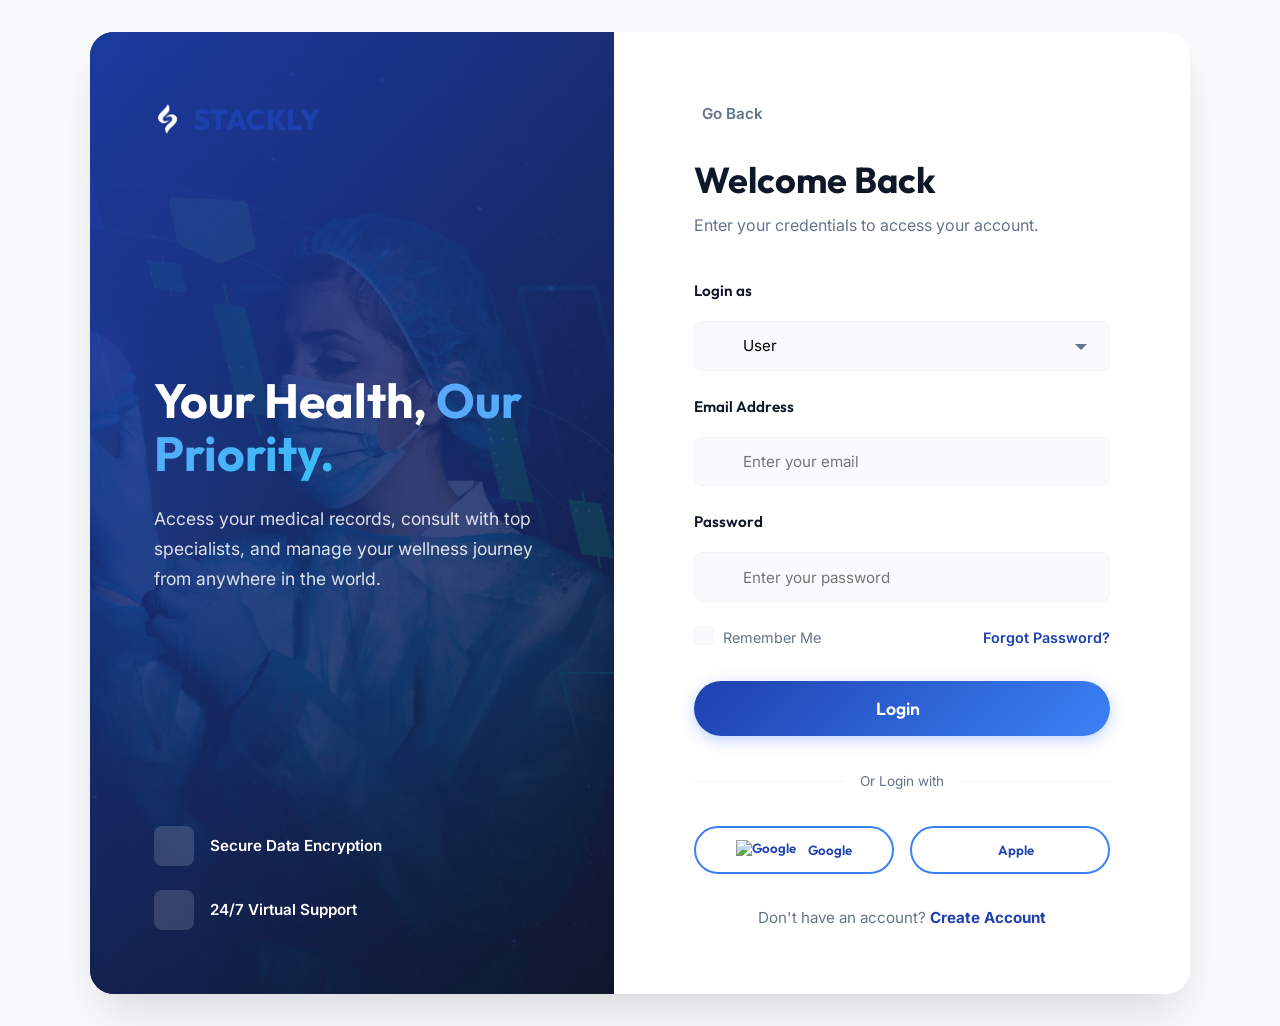
==== commit d18ba9ec: "Add files via upload" ====
--- a/login.html
+++ b/login.html
@@ -60,6 +60,9 @@
             <!-- Right Panel: Login Form -->
             <div class="auth-form-panel" data-aos="fade-left">
                 <div class="auth-form-content">
+                    <a href="index.html" class="back-btn">
+                        <i class="ri-arrow-left-line"></i> Go Back
+                    </a>
                     <div class="auth-header">
                         <h1>Welcome Back</h1>
                         <p>Enter your credentials to access your account.</p>
@@ -130,6 +133,18 @@
     <!-- AOS JS -->
     <script src="https://unpkg.com/aos@2.3.1/dist/aos.js"></script>
     <script>
+        // Hide Preloader on page load
+        window.addEventListener('load', () => {
+            const preloader = document.getElementById('preloader');
+            if (preloader) {
+                preloader.style.transition = 'opacity 0.6s ease';
+                preloader.style.opacity = '0';
+                setTimeout(() => {
+                    preloader.style.display = 'none';
+                }, 600);
+            }
+        });
+
         AOS.init({
             duration: 1000,
             once: true,
--- a/assets/css/style.css
+++ b/assets/css/style.css
@@ -271,6 +271,12 @@
     width: 100%;
 }
 
+.nav-actions {
+    display: flex;
+    align-items: center;
+    gap: 1.5rem;
+}
+
 .menu-toggle {
     display: none;
     background: none;
@@ -1078,8 +1084,16 @@
 }
 
 @media (max-width: 768px) {
-    .nav-links, .nav-actions .btn {
+    .nav-links {
         display: none;
+    }
+    .nav-actions .btn {
+        display: inline-flex;
+        padding: 0.45rem 1rem;
+        font-size: 0.8rem;
+    }
+    .nav-actions {
+        gap: 0.8rem;
     }
     .menu-toggle {
         display: block;
@@ -3481,6 +3495,30 @@
     width: 100%;
 }
 
+.back-btn {
+    display: inline-flex;
+    align-items: center;
+    gap: 0.5rem;
+    font-weight: 600;
+    color: var(--text-muted);
+    margin-bottom: 2rem;
+    font-size: 0.95rem;
+    transition: var(--transition);
+}
+
+.back-btn i {
+    font-size: 1.2rem;
+    transition: transform 0.3s ease;
+}
+
+.back-btn:hover {
+    color: var(--primary);
+}
+
+.back-btn:hover i {
+    transform: translateX(-4px);
+}
+
 .auth-header {
     margin-bottom: 2.5rem;
 }
